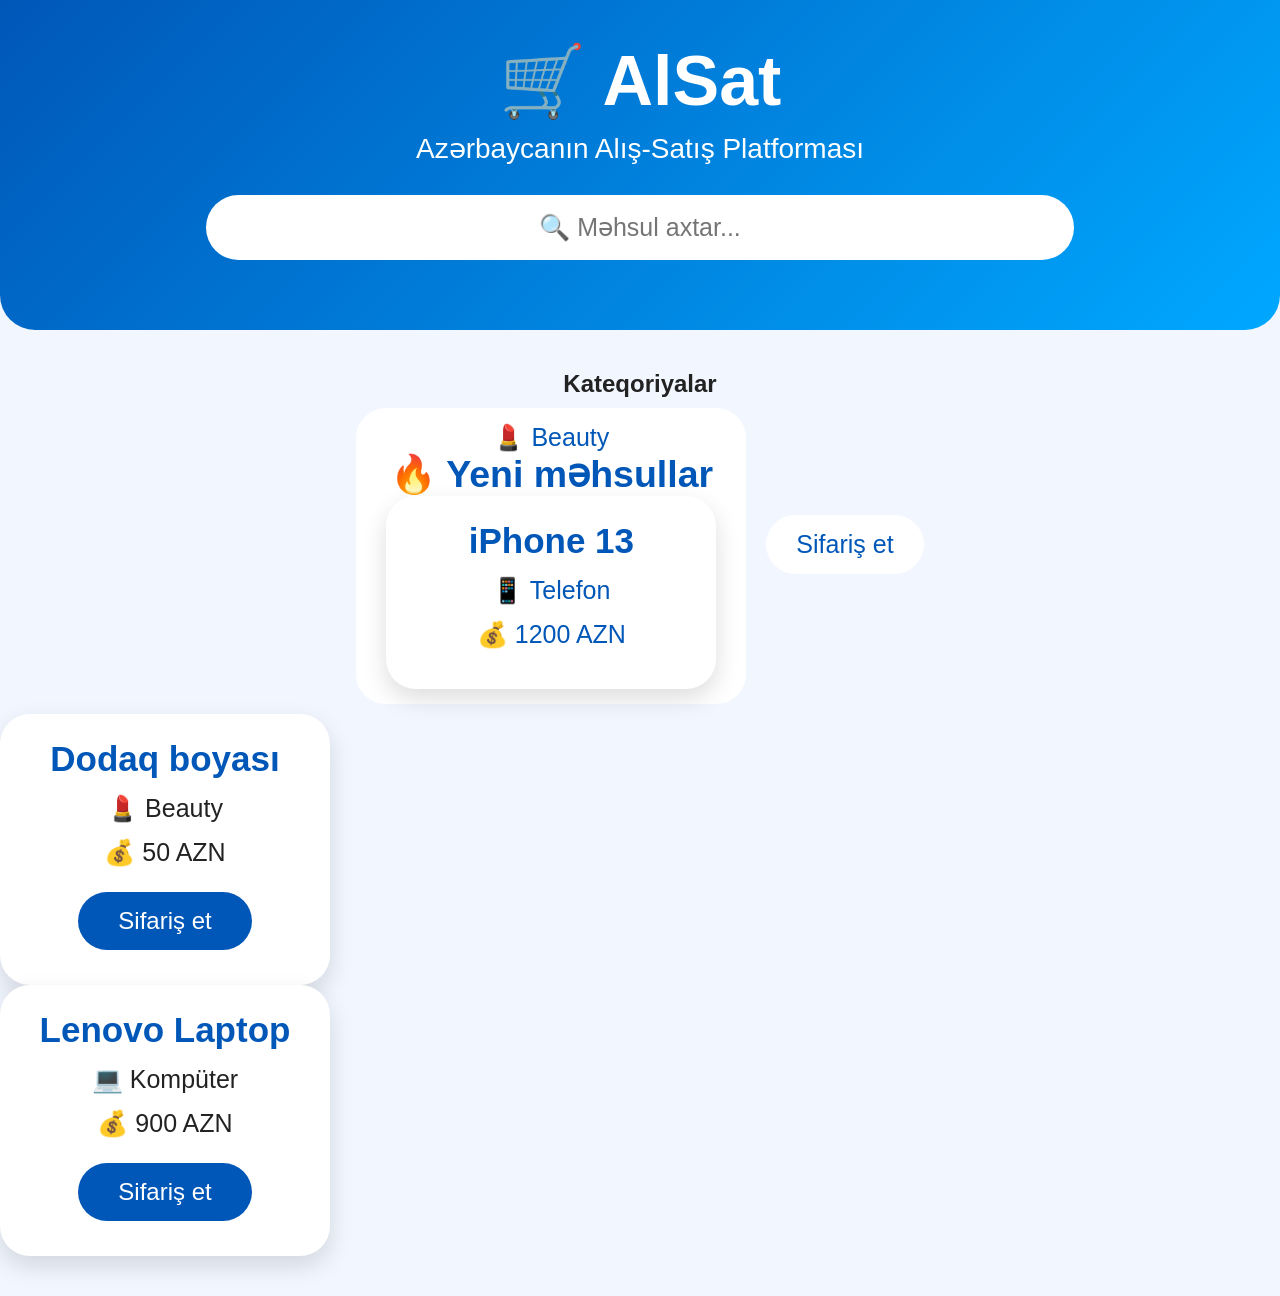
==== index.html @ 23a907dc "Update index.html" ====
<!DOCTYPE html>
<html>
<head>
    <title>AlSat</title>
    <link rel="stylesheet" href="style.css">
</head>

<body>

<header>
    <div class="logo">🛒 AlSat</div>
    <div class="subtitle">Azərbaycanın Alış-Satış Platforması</div>

    <div class="search-box">
        <input type="text" placeholder="🔍 Məhsul axtar...">
    </div>
</header>


<section class="categories">

<h2>Kateqoriyalar</h2>

<button onclick="filterProducts('Beauty')">💄 Beauty</

</section>


<h2>🔥 Yeni məhsullar</h2>

<section class="products">


<div class="card" data-category="Telefon">
<h3>iPhone 13</h3>
<p>📱 Telefon</p>
<p>💰 1200 AZN</p>
<button>Sifariş et</button>
</div>


<div class="card" data-category="Beauty">
<h3>Dodaq boyası</h3>
<p>💄 Beauty</p>
<p>💰 50 AZN</p>
<button>Sifariş et</button>
</div>


<div class="card" data-category="Kompüter">
<h3>Lenovo Laptop</h3>
<p>💻 Kompüter</p>
<p>💰 900 AZN</p>
<button>Sifariş et</button>
</div>


</section>


<script src="script.js"></script>
</body>
</html>
---- style.css ----
* {
    margin: 0;
    padding: 0;
    box-sizing: border-box;
}

body {
    font-family: "Segoe UI", Arial, sans-serif;
    background: #f2f7ff;
    text-align: center;
    color: #222;
}

header {
    background: linear-gradient(135deg, #0057b8, #00a8ff);
    color: white;
    padding: 40px 20px;
    border-radius: 0 0 35px 35px;
}

.logo {
    font-size: 70px;
    font-weight: 900;
}

.subtitle {
    font-size: 28px;
    margin-top: 10px;
}

.search-box {
    margin: 30px auto;
}

.search-box input {
    width: 70%;
    padding: 18px;
    font-size: 25px;
    border-radius: 40px;
    border: none;
    text-align: center;
}

.categories {
    margin: 40px auto;
}

.categories button {
    background: white;
    color: #0057b8;
    font-size: 25px;
    padding: 15px 30px;
    margin: 10px;
    border-radius: 30px;
    border: none;
    cursor: pointer;
}

.products {
    display: flex;
    justify-content: center;
    flex-wrap: wrap;
    gap: 30px;
}

.card {
    background: white;
    width: 330px;
    padding: 25px;
    border-radius: 30px;
    box-shadow: 0 10px 25px #0002;
}

.card h3 {
    font-size: 35px;
    color: #0057b8;
}

.card p {
    font-size: 25px;
    margin: 15px;
}

.card button {
    background: #0057b8;
    color: white;
    padding: 15px 40px;
    font-size: 24px;
    border-radius: 30px;
    border: none;
}
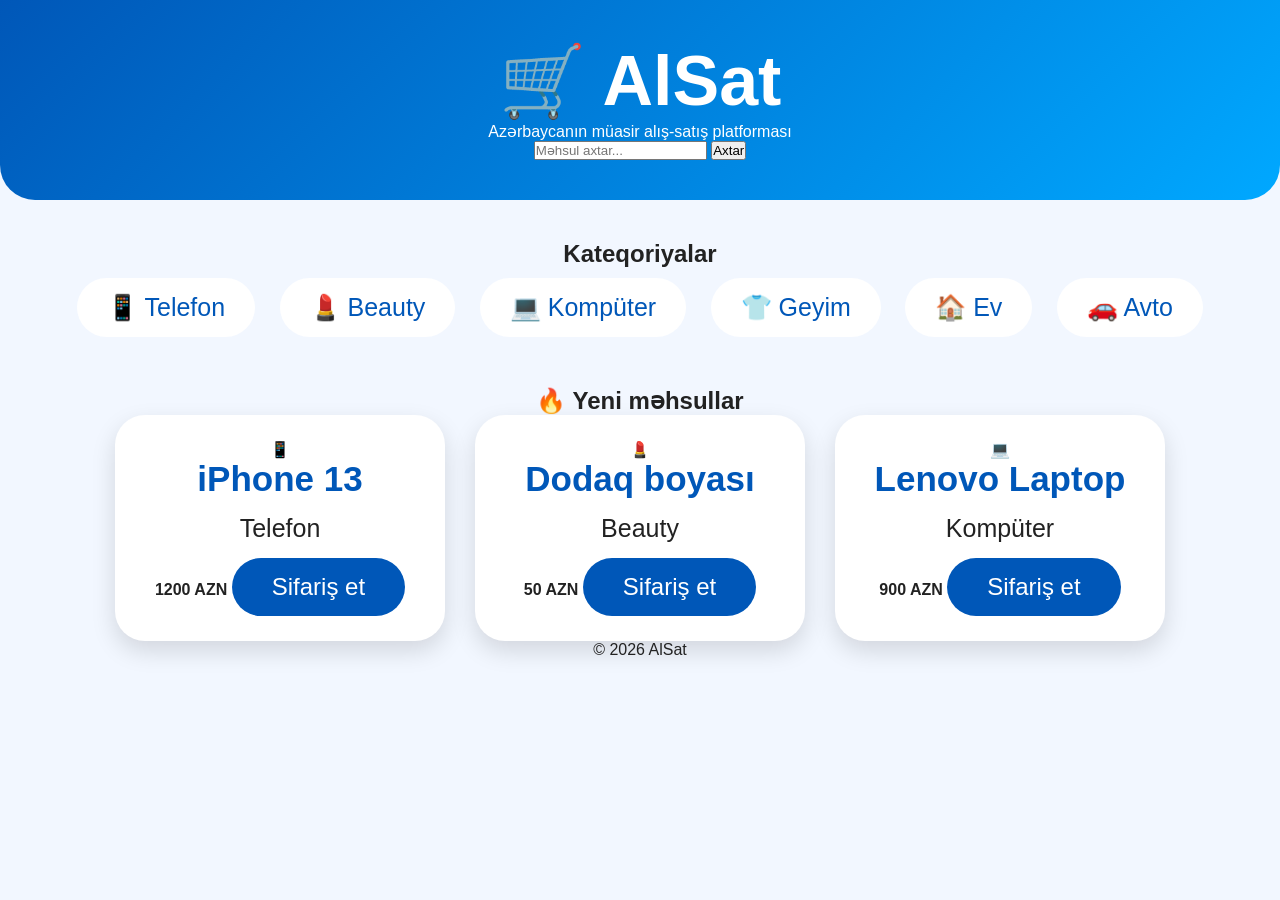
==== commit 1586a328: "Update index.html" ====
--- a/index.html
+++ b/index.html
@@ -9,10 +9,11 @@
 
 <header>
     <div class="logo">🛒 AlSat</div>
-    <div class="subtitle">Azərbaycanın Alış-Satış Platforması</div>
+    <p>Azərbaycanın müasir alış-satış platforması</p>
 
-    <div class="search-box">
-        <input type="text" placeholder="🔍 Məhsul axtar...">
+    <div class="search">
+        <input type="text" placeholder="Məhsul axtar...">
+        <button>Axtar</button>
     </div>
 </header>
 
@@ -21,44 +22,64 @@
 
 <h2>Kateqoriyalar</h2>
 
-<button onclick="filterProducts('Beauty')">💄 Beauty</
+<div class="category-box">
+    <button>📱 Telefon</button>
+    <button>💄 Beauty</button>
+    <button>💻 Kompüter</button>
+    <button>👕 Geyim</button>
+    <button>🏠 Ev</button>
+    <button>🚗 Avto</button>
+</div>
 
 </section>
 
 
-<h2>🔥 Yeni məhsullar</h2>
+<section>
 
-<section class="products">
+<h2 class="title">🔥 Yeni məhsullar</h2>
+
+<div class="products">
 
 
-<div class="card" data-category="Telefon">
-<h3>iPhone 13</h3>
-<p>📱 Telefon</p>
-<p>💰 1200 AZN</p>
-<button>Sifariş et</button>
+<div class="card">
+    <div class="image">📱</div>
+    <h3>iPhone 13</h3>
+    <p>Telefon</p>
+    <strong>1200 AZN</strong>
+    <button>Sifariş et</button>
 </div>
 
 
-<div class="card" data-category="Beauty">
-<h3>Dodaq boyası</h3>
-<p>💄 Beauty</p>
-<p>💰 50 AZN</p>
-<button>Sifariş et</button>
+<div class="card">
+    <div class="image">💄</div>
+    <h3>Dodaq boyası</h3>
+    <p>Beauty</p>
+    <strong>50 AZN</strong>
+    <button>Sifariş et</button>
 </div>
 
 
-<div class="card" data-category="Kompüter">
-<h3>Lenovo Laptop</h3>
-<p>💻 Kompüter</p>
-<p>💰 900 AZN</p>
-<button>Sifariş et</button>
+<div class="card">
+    <div class="image">💻</div>
+    <h3>Lenovo Laptop</h3>
+    <p>Kompüter</p>
+    <strong>900 AZN</strong>
+    <button>Sifariş et</button>
 </div>
 
+
+</div>
 
 </section>
 
 
+<footer>
+<p>© 2026 AlSat</p>
+</footer>
+
+
 <script src="script.js"></script>
+
 </body>
 </html>
 
--- a/style.css
+++ b/style.css
@@ -89,4 +89,6 @@
     border-radius: 30px;
     border: none;
 }
-
+.products {
+    display: flex;
+    justify
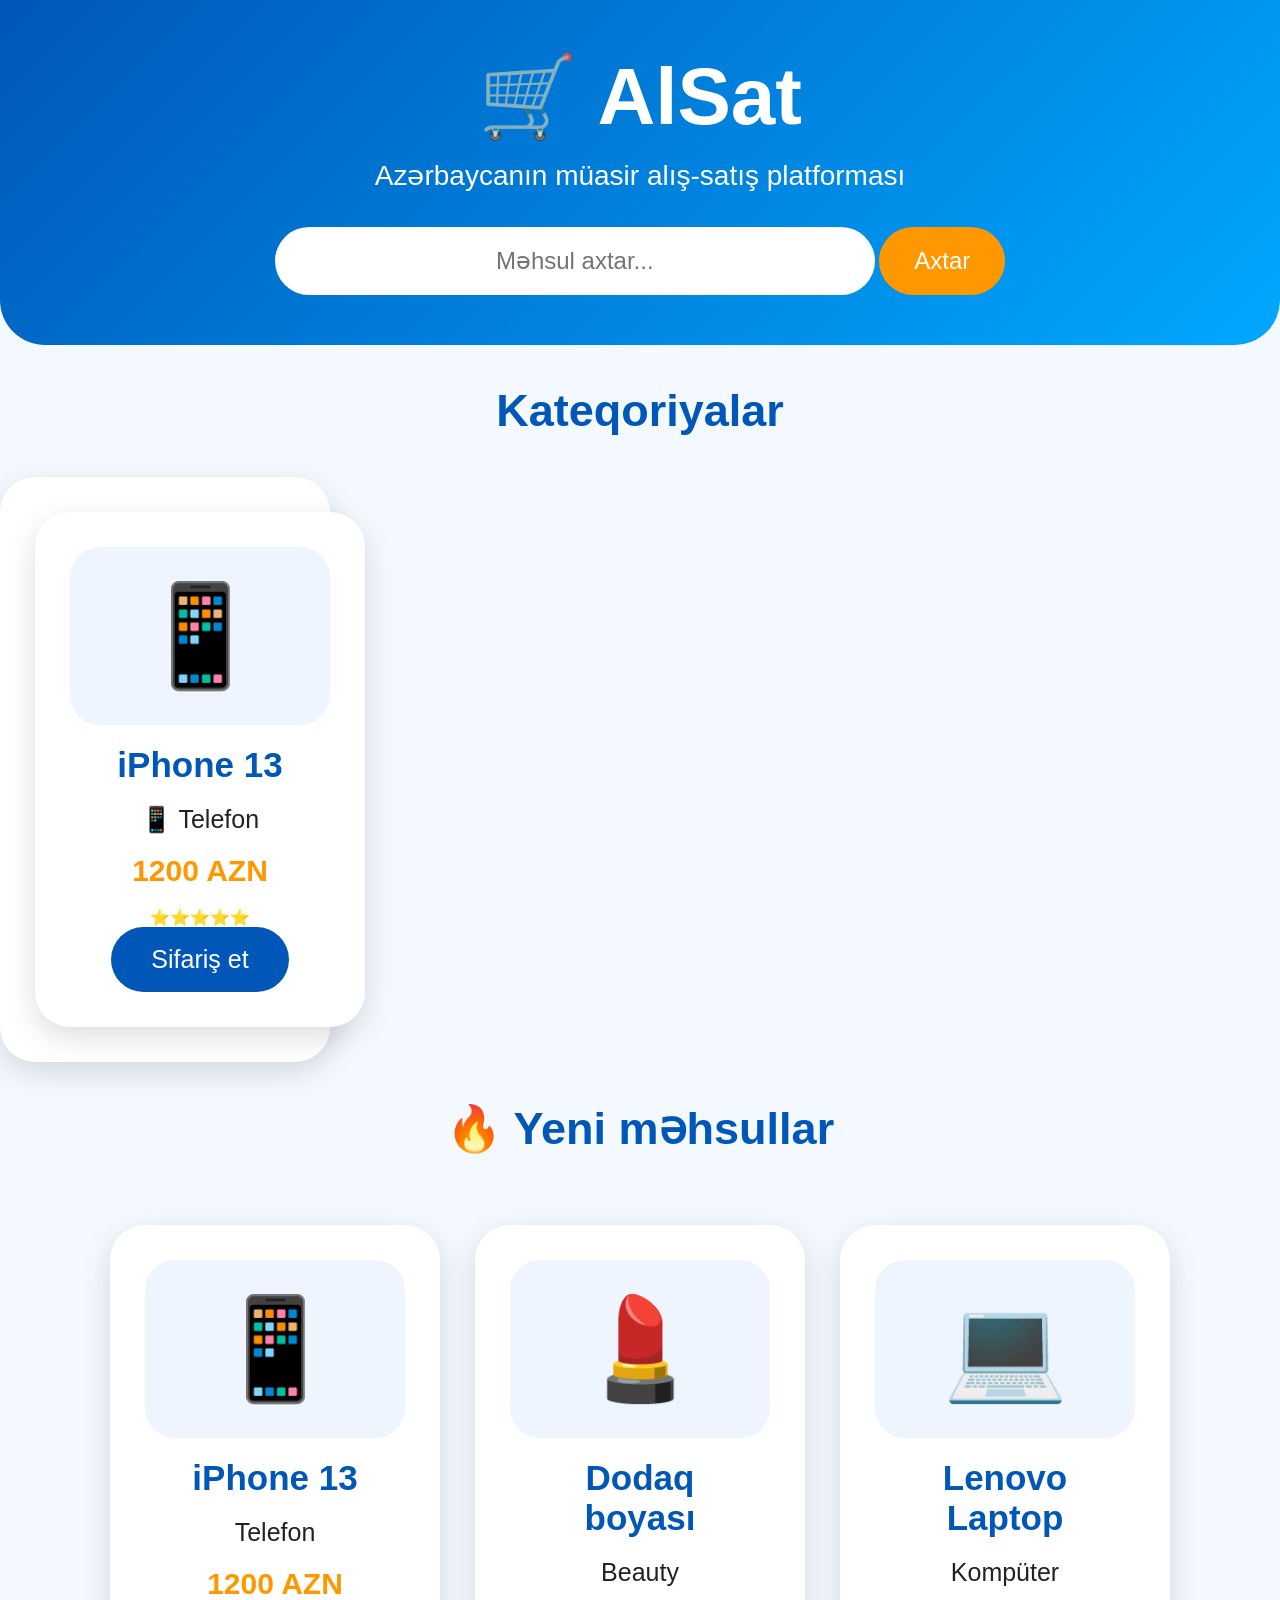
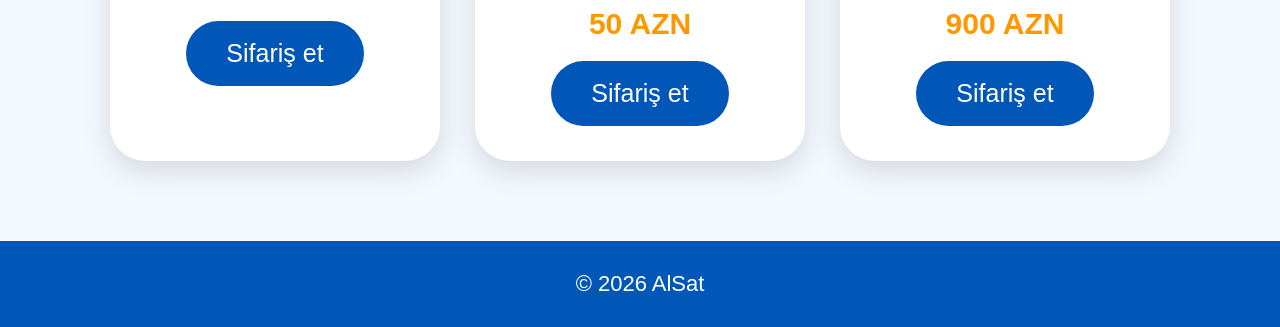
==== commit 59b7cef3: "Update index.html" ====
--- a/index.html
+++ b/index.html
@@ -22,13 +22,24 @@
 
 <h2>Kateqoriyalar</h2>
 
-<div class="category-box">
-    <button>📱 Telefon</button>
-    <button>💄 Beauty</button>
-    <button>💻 Kompüter</button>
-    <button>👕 Geyim</button>
-    <button>🏠 Ev</button>
-    <button>🚗 Avto</button>
+<div class="card">
+    <div class="card">
+    <div class="image">
+        📱
+    </div>
+
+    <h3>iPhone 13</h3>
+
+    <p>📱 Telefon</p>
+
+    <strong>1200 AZN</strong>
+
+    <div class="rating">
+        ⭐⭐⭐⭐⭐
+    </div>
+
+    <button>Sifariş et</button>
+</div>
 </div>
 
 </section>
--- a/style.css
+++ b/style.css
@@ -1,94 +1,161 @@
-* {
-    margin: 0;
-    padding: 0;
-    box-sizing: border-box;
+*{
+    margin:0;
+    padding:0;
+    box-sizing:border-box;
 }
 
-body {
-    font-family: "Segoe UI", Arial, sans-serif;
-    background: #f2f7ff;
-    text-align: center;
-    color: #222;
+body{
+    font-family:"Segoe UI", Arial, sans-serif;
+    background:#f4f8ff;
+    color:#222;
+    text-align:center;
 }
 
-header {
-    background: linear-gradient(135deg, #0057b8, #00a8ff);
-    color: white;
-    padding: 40px 20px;
-    border-radius: 0 0 35px 35px;
+
+header{
+    background:linear-gradient(135deg,#0057b8,#00a8ff);
+    color:white;
+    padding:50px 20px;
+    border-radius:0 0 45px 45px;
 }
 
-.logo {
-    font-size: 70px;
-    font-weight: 900;
+
+.logo{
+    font-size:80px;
+    font-weight:900;
 }
 
-.subtitle {
-    font-size: 28px;
-    margin-top: 10px;
+
+header p{
+    font-size:28px;
+    margin:15px;
 }
 
-.search-box {
-    margin: 30px auto;
+
+.search{
+    margin-top:35px;
 }
 
-.search-box input {
-    width: 70%;
-    padding: 18px;
-    font-size: 25px;
-    border-radius: 40px;
-    border: none;
-    text-align: center;
+
+.search input{
+    width:60%;
+    max-width:600px;
+    padding:20px;
+    border-radius:40px;
+    border:none;
+    font-size:24px;
+    text-align:center;
 }
 
-.categories {
-    margin: 40px auto;
+
+.search button{
+    padding:20px 35px;
+    border-radius:40px;
+    border:none;
+    background:#ff9800;
+    color:white;
+    font-size:24px;
+    cursor:pointer;
 }
 
-.categories button {
-    background: white;
-    color: #0057b8;
-    font-size: 25px;
-    padding: 15px 30px;
-    margin: 10px;
-    border-radius: 30px;
-    border: none;
-    cursor: pointer;
+
+
+h2{
+    font-size:45px;
+    margin:40px;
+    color:#0057b8;
 }
 
-.products {
-    display: flex;
-    justify-content: center;
-    flex-wrap: wrap;
-    gap: 30px;
+
+
+.category-box{
+    display:flex;
+    justify-content:center;
+    flex-wrap:wrap;
+    gap:20px;
 }
 
-.card {
-    background: white;
-    width: 330px;
-    padding: 25px;
-    border-radius: 30px;
-    box-shadow: 0 10px 25px #0002;
+
+.category-box button{
+    background:white;
+    border:none;
+    padding:20px 35px;
+    border-radius:35px;
+    font-size:25px;
+    color:#0057b8;
+    box-shadow:0 8px 20px #0002;
+    cursor:pointer;
 }
 
-.card h3 {
-    font-size: 35px;
-    color: #0057b8;
+
+
+.products{
+    display:flex;
+    justify-content:center;
+    flex-wrap:wrap;
+    gap:35px;
+    padding:30px;
 }
 
-.card p {
-    font-size: 25px;
-    margin: 15px;
+
+
+.card{
+    background:white;
+    width:330px;
+    padding:35px;
+    border-radius:35px;
+    box-shadow:0 10px 30px #0002;
+    transition:.3s;
 }
 
-.card button {
-    background: #0057b8;
-    color: white;
-    padding: 15px 40px;
-    font-size: 24px;
-    border-radius: 30px;
-    border: none;
+
+.card:hover{
+    transform:translateY(-10px);
 }
-.products {
-    display: flex;
-    justify
+
+
+.image{
+    font-size:100px;
+    background:#eef5ff;
+    border-radius:30px;
+    padding:30px;
+}
+
+
+.card h3{
+    font-size:35px;
+    color:#0057b8;
+    margin:20px;
+}
+
+
+.card p{
+    font-size:25px;
+}
+
+
+.card strong{
+    display:block;
+    font-size:30px;
+    margin:20px;
+    color:#ff9800;
+}
+
+
+.card button{
+    background:#0057b8;
+    color:white;
+    border:none;
+    padding:18px 40px;
+    border-radius:35px;
+    font-size:25px;
+}
+
+
+footer{
+    margin-top:50px;
+    padding:30px;
+    background:#0057b8;
+    color:white;
+    font-size:22px;
+}
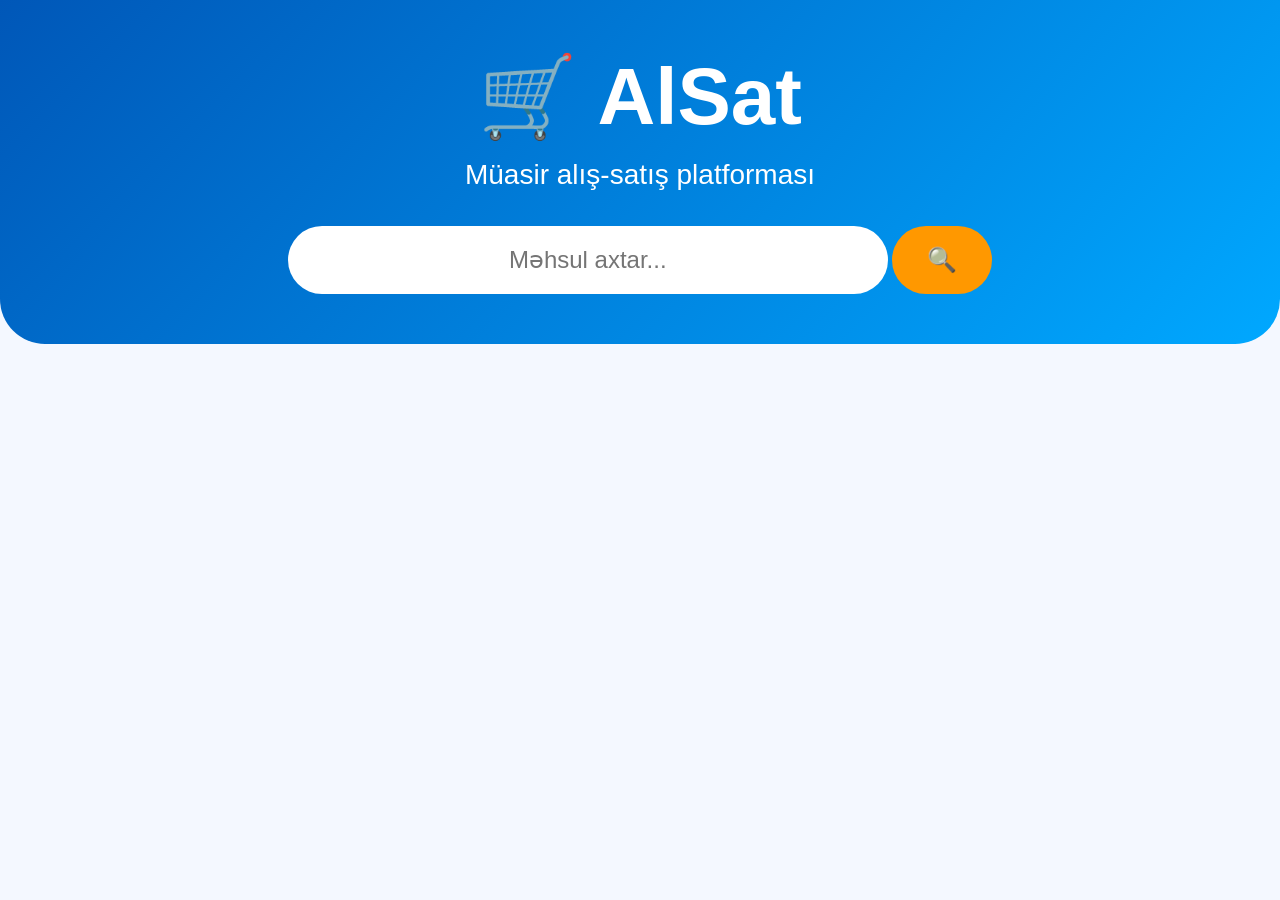
==== commit 1af64ba1: "Update index.html" ====
--- a/index.html
+++ b/index.html
@@ -1,96 +1,23 @@
 <!DOCTYPE html>
 <html>
 <head>
-    <title>AlSat</title>
+    <title>AlSat - Alış Satış Platforması</title>
     <link rel="stylesheet" href="style.css">
 </head>
 
 <body>
 
-<header>
-    <div class="logo">🛒 AlSat</div>
-    <p>Azərbaycanın müasir alış-satış platforması</p>
+<header class="hero">
+
+    <div class="logo">
+        🛒 AlSat
+    </div>
+
+    <p>
+        Müasir alış-satış platforması
+    </p>
 
     <div class="search">
         <input type="text" placeholder="Məhsul axtar...">
-        <button>Axtar</button>
+        <button>🔍</button>
     </div>
-</header>
-
-
-<section class="categories">
-
-<h2>Kateqoriyalar</h2>
-
-<div class="card">
-    <div class="card">
-    <div class="image">
-        📱
-    </div>
-
-    <h3>iPhone 13</h3>
-
-    <p>📱 Telefon</p>
-
-    <strong>1200 AZN</strong>
-
-    <div class="rating">
-        ⭐⭐⭐⭐⭐
-    </div>
-
-    <button>Sifariş et</button>
-</div>
-</div>
-
-</section>
-
-
-<section>
-
-<h2 class="title">🔥 Yeni məhsullar</h2>
-
-<div class="products">
-
-
-<div class="card">
-    <div class="image">📱</div>
-    <h3>iPhone 13</h3>
-    <p>Telefon</p>
-    <strong>1200 AZN</strong>
-    <button>Sifariş et</button>
-</div>
-
-
-<div class="card">
-    <div class="image">💄</div>
-    <h3>Dodaq boyası</h3>
-    <p>Beauty</p>
-    <strong>50 AZN</strong>
-    <button>Sifariş et</button>
-</div>
-
-
-<div class="card">
-    <div class="image">💻</div>
-    <h3>Lenovo Laptop</h3>
-    <p>Kompüter</p>
-    <strong>900 AZN</strong>
-    <button>Sifariş et</button>
-</div>
-
-
-</div>
-
-</section>
-
-
-<footer>
-<p>© 2026 AlSat</p>
-</footer>
-
-
-<script src="script.js"></script>
-
-</body>
-</html>
-
--- a/style.css
+++ b/style.css
@@ -159,3 +159,31 @@
     color:white;
     font-size:22px;
 }
+.badge{
+    background:#ff9800;
+    color:white;
+    display:inline-block;
+    padding:8px 20px;
+    border-radius:20px;
+    font-size:20px;
+    font-weight:bold;
+    margin-bottom:15px;
+}
+
+
+.rating{
+    font-size:25px;
+    margin:15px;
+}
+
+
+.card button{
+    transition:.3s;
+}
+
+
+.card button:hover{
+    background:#ff9800;
+    transform:scale(1.08);
+}
+
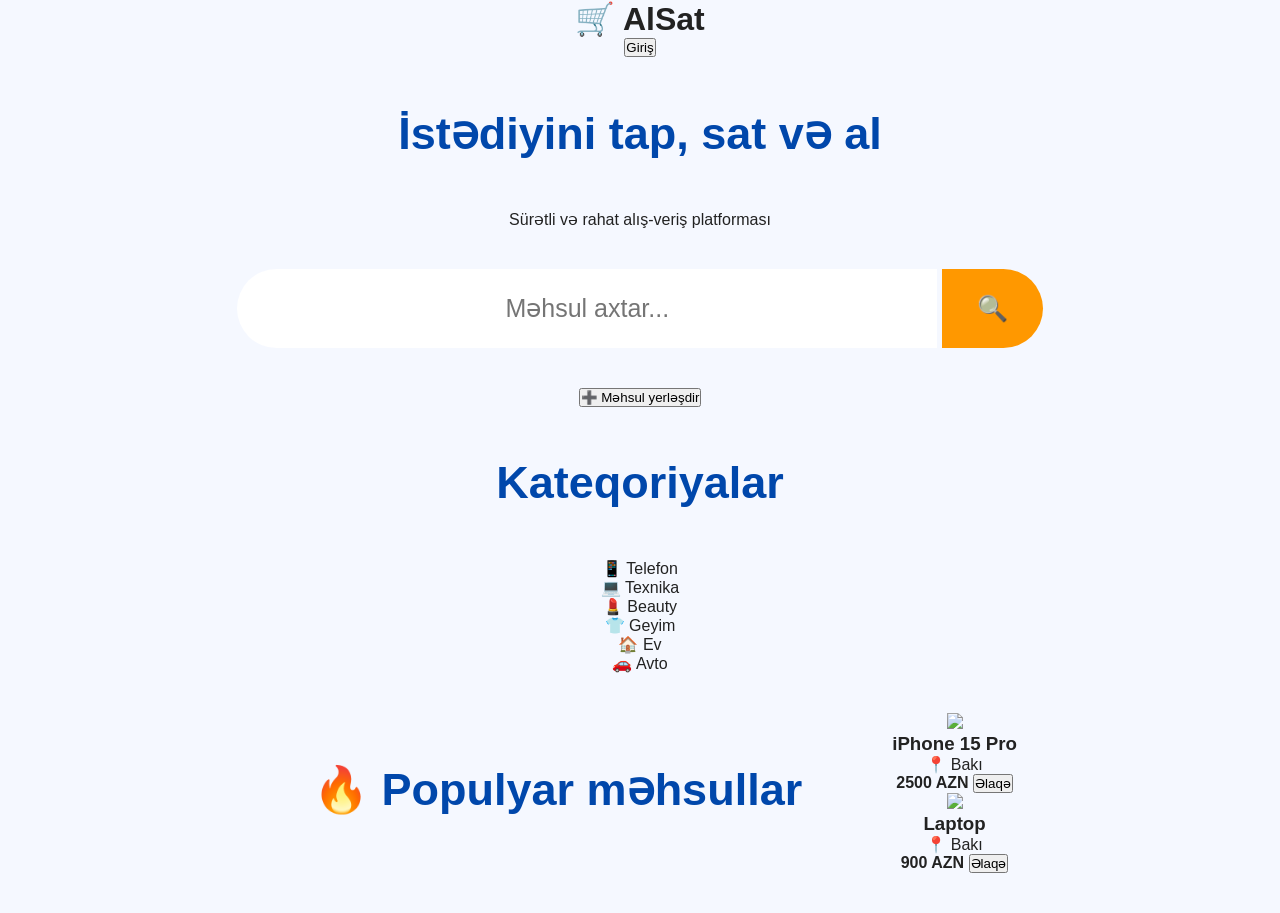
==== commit 759cf33d: "Update index.html" ====
--- a/index.html
+++ b/index.html
@@ -1,23 +1,158 @@
 <!DOCTYPE html>
-<html>
+<html lang="az">
+
 <head>
-    <title>AlSat - Alış Satış Platforması</title>
-    <link rel="stylesheet" href="style.css">
+<meta charset="UTF-8">
+<meta name="viewport" content="width=device-width, initial-scale=1.0">
+
+<title>AlSat - Online Market</title>
+
+<link rel="stylesheet" href="style.css">
+
 </head>
+
 
 <body>
 
-<header class="hero">
 
-    <div class="logo">
-        🛒 AlSat
-    </div>
+<header>
 
-    <p>
-        Müasir alış-satış platforması
-    </p>
+<div class="top">
 
-    <div class="search">
-        <input type="text" placeholder="Məhsul axtar...">
-        <button>🔍</button>
-    </div>
+<h1>🛒 AlSat</h1>
+
+<button>
+Giriş
+</button>
+
+</div>
+
+
+<div class="banner">
+
+<h2>
+İstədiyini tap, sat və al
+</h2>
+
+<p>
+Sürətli və rahat alış-veriş platforması
+</p>
+
+
+<div class="search">
+
+<input placeholder="Məhsul axtar...">
+
+<button>
+🔍
+</button>
+
+</div>
+
+
+<button class="sell">
+➕ Məhsul yerləşdir
+</button>
+
+
+</div>
+
+</header>
+
+
+
+
+<section class="categories">
+
+<h2>
+Kateqoriyalar
+</h2>
+
+
+<div class="cats">
+
+<div>📱 Telefon</div>
+<div>💻 Texnika</div>
+<div>💄 Beauty</div>
+<div>👕 Geyim</div>
+<div>🏠 Ev</div>
+<div>🚗 Avto</div>
+
+
+</div>
+
+</section>
+
+
+
+
+<section class="products">
+
+
+<h2>
+🔥 Populyar məhsullar
+</h2>
+
+
+
+<div class="cards">
+
+
+<div class="card">
+
+<img src="https://via.placeholder.com/300">
+
+<h3>
+iPhone 15 Pro
+</h3>
+
+<p>
+📍 Bakı
+</p>
+
+<strong>
+2500 AZN
+</strong>
+
+<button>
+Əlaqə
+</button>
+
+</div>
+
+
+
+<div class="card">
+
+<img src="https://via.placeholder.com/300">
+
+<h3>
+Laptop
+</h3>
+
+<p>
+📍 Bakı
+</p>
+
+<strong>
+900 AZN
+</strong>
+
+<button>
+Əlaqə
+</button>
+
+</div>
+
+
+
+</div>
+
+
+</section>
+
+
+
+</body>
+
+</html>
--- a/style.css
+++ b/style.css
@@ -6,184 +6,268 @@
 
 body{
     font-family:"Segoe UI", Arial, sans-serif;
-    background:#f4f8ff;
+    background:#f5f8ff;
     color:#222;
     text-align:center;
 }
 
 
-header{
-    background:linear-gradient(135deg,#0057b8,#00a8ff);
-    color:white;
-    padding:50px 20px;
-    border-radius:0 0 45px 45px;
+/* Üst hissə */
+
+.hero{
+
+    background:linear-gradient(135deg,#0047ab,#00b4ff);
+    color:white;
+    padding:70px 20px;
+    border-radius:0 0 60px 60px;
+
 }
 
 
 .logo{
-    font-size:80px;
+
+    font-size:90px;
     font-weight:900;
-}
-
-
-header p{
-    font-size:28px;
-    margin:15px;
-}
+
+}
+
+
+.hero p{
+
+    font-size:30px;
+    margin:20px;
+
+}
+
 
 
 .search{
-    margin-top:35px;
+
+    margin:40px auto;
+
 }
 
 
 .search input{
-    width:60%;
-    max-width:600px;
-    padding:20px;
+
+    width:65%;
+    max-width:700px;
+    padding:25px;
+    border:none;
+    border-radius:40px 0 0 40px;
+    font-size:25px;
+    text-align:center;
+
+}
+
+
+.search button{
+
+    padding:25px 35px;
+    border:none;
+    border-radius:0 40px 40px 0;
+    background:#ff9800;
+    color:white;
+    font-size:25px;
+
+}
+
+
+
+.add-btn{
+
+    background:white;
+    color:#0047ab;
+    border:none;
+    padding:20px 40px;
     border-radius:40px;
-    border:none;
-    font-size:24px;
-    text-align:center;
-}
-
-
-.search button{
-    padding:20px 35px;
-    border-radius:40px;
-    border:none;
-    background:#ff9800;
-    color:white;
-    font-size:24px;
+    font-size:25px;
     cursor:pointer;
-}
+
+}
+
 
 
 
 h2{
+
     font-size:45px;
-    margin:40px;
-    color:#0057b8;
-}
-
-
-
-.category-box{
+    margin:50px;
+    color:#0047ab;
+
+}
+
+
+
+
+.category-list{
+
     display:flex;
     justify-content:center;
     flex-wrap:wrap;
-    gap:20px;
-}
-
-
-.category-box button{
-    background:white;
-    border:none;
-    padding:20px 35px;
-    border-radius:35px;
-    font-size:25px;
-    color:#0057b8;
-    box-shadow:0 8px 20px #0002;
+    gap:25px;
+
+}
+
+
+
+.category-list div{
+
+    background:white;
+    padding:30px 45px;
+    border-radius:30px;
+    font-size:28px;
+    box-shadow:0 10px 25px #0002;
     cursor:pointer;
-}
+
+}
+
 
 
 
 .products{
+
     display:flex;
     justify-content:center;
     flex-wrap:wrap;
-    gap:35px;
-    padding:30px;
-}
-
-
-
-.card{
-    background:white;
-    width:330px;
+    gap:40px;
+    padding:40px;
+
+}
+
+
+
+
+.product-card{
+
+    background:white;
+    width:350px;
     padding:35px;
-    border-radius:35px;
-    box-shadow:0 10px 30px #0002;
-    transition:.3s;
-}
-
-
-.card:hover{
-    transform:translateY(-10px);
-}
-
-
-.image{
-    font-size:100px;
+    border-radius:40px;
+    box-shadow:0 15px 35px #0002;
+
+}
+
+
+
+.product-image{
+
+    height:220px;
     background:#eef5ff;
     border-radius:30px;
+    display:flex;
+    align-items:center;
+    justify-content:center;
+    font-size:120px;
+
+}
+
+
+
+.product-card h3{
+
+    font-size:35px;
+    color:#0047ab;
+    margin:25px;
+
+}
+
+
+
+.product-card p{
+
+    font-size:25px;
+
+}
+
+
+
+.product-card strong{
+
+    display:block;
+    font-size:35px;
+    color:#ff9800;
+    margin:20px;
+
+}
+
+
+
+.product-card button{
+
+    background:#0047ab;
+    color:white;
+    border:none;
+    padding:18px 45px;
+    border-radius:35px;
+    font-size:23px;
+
+}
+
+
+
+footer{
+
+    background:#0047ab;
+    color:white;
     padding:30px;
-}
-
-
-.card h3{
-    font-size:35px;
-    color:#0057b8;
-    margin:20px;
-}
-
-
-.card p{
-    font-size:25px;
-}
-
-
-.card strong{
-    display:block;
-    font-size:30px;
-    margin:20px;
-    color:#ff9800;
-}
-
-
-.card button{
-    background:#0057b8;
-    color:white;
-    border:none;
-    padding:18px 40px;
+    margin-top:50px;
+
+}
+.form-box{
+
+    width:90%;
+    max-width:700px;
+    margin:50px auto;
+    background:white;
+    padding:45px;
+    border-radius:40px;
+    box-shadow:0 15px 35px #0002;
+
+}
+
+
+.form-box input,
+.form-box select,
+.form-box textarea{
+
+    width:100%;
+    padding:20px;
+    margin:15px 0;
+    border-radius:25px;
+    border:1px solid #ddd;
+    font-size:22px;
+    text-align:center;
+
+}
+
+
+.form-box textarea{
+
+    height:160px;
+    resize:none;
+
+}
+
+
+
+.form-box button{
+
+    width:100%;
+    padding:22px;
+    margin-top:20px;
+    border:none;
     border-radius:35px;
-    font-size:25px;
-}
-
-
-footer{
-    margin-top:50px;
-    padding:30px;
-    background:#0057b8;
-    color:white;
-    font-size:22px;
-}
-.badge{
+    background:#0047ab;
+    color:white;
+    font-size:25px;
+    cursor:pointer;
+
+}
+
+
+.form-box button:hover{
+
     background:#ff9800;
-    color:white;
-    display:inline-block;
-    padding:8px 20px;
-    border-radius:20px;
-    font-size:20px;
-    font-weight:bold;
-    margin-bottom:15px;
-}
-
-
-.rating{
-    font-size:25px;
-    margin:15px;
-}
-
-
-.card button{
-    transition:.3s;
-}
-
-
-.card button:hover{
-    background:#ff9800;
-    transform:scale(1.08);
-}
-
+
+}
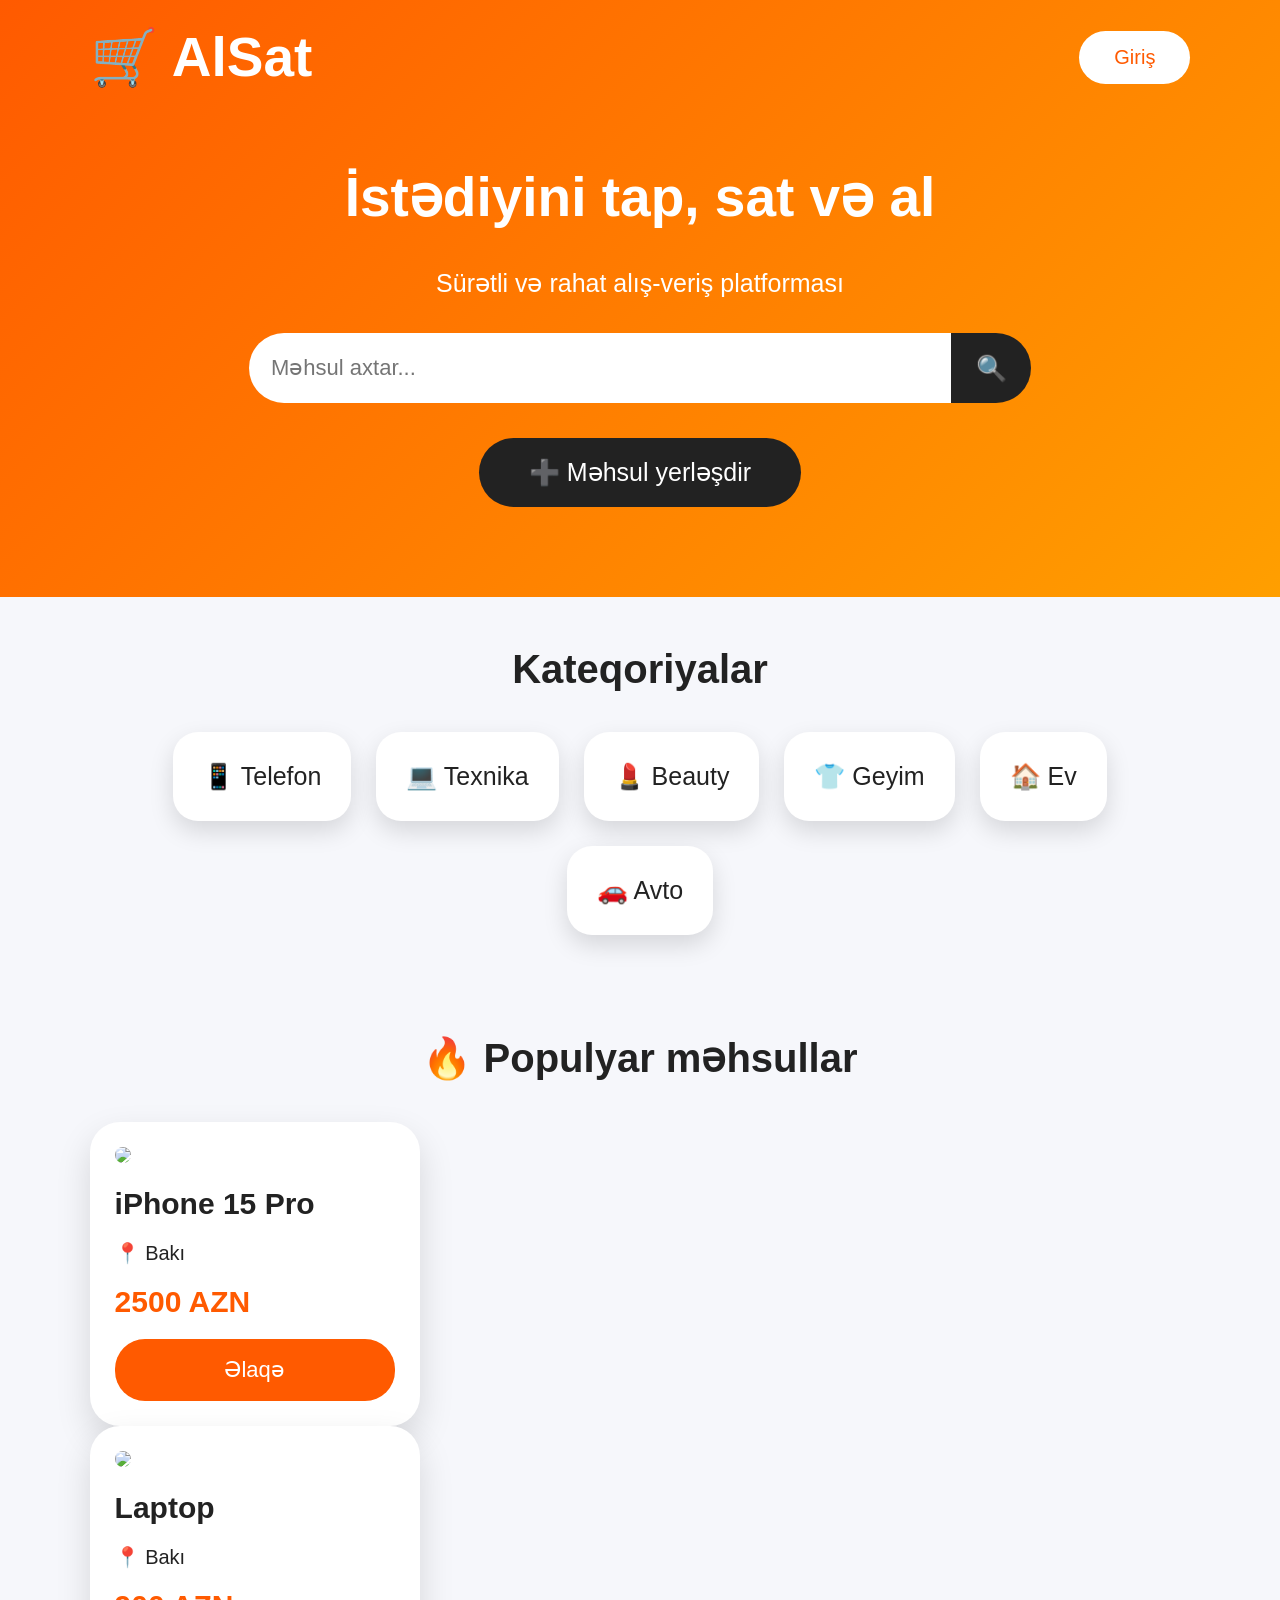
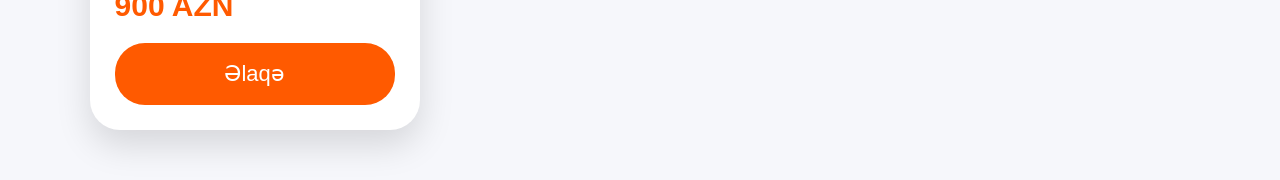
==== commit 425a287b: "Update index.html" ====
--- a/index.html
+++ b/index.html
@@ -95,7 +95,10 @@
 
 
 
-<div class="cards">
+<div class="cards" id="productList">
+
+</div>
+
 
 
 <div class="card">
@@ -152,6 +155,7 @@
 </section>
 
 
+<script src="script.js"></script>
 
 </body>
 
--- a/style.css
+++ b/style.css
@@ -2,39 +2,79 @@
     margin:0;
     padding:0;
     box-sizing:border-box;
-}
+    font-family:"Segoe UI",sans-serif;
+}
+
 
 body{
-    font-family:"Segoe UI", Arial, sans-serif;
-    background:#f5f8ff;
+    background:#f6f7fb;
     color:#222;
+}
+
+
+/* HEADER */
+
+header{
+
+    background:linear-gradient(135deg,#ff5a00,#ff9f00);
+    color:white;
+    padding-bottom:40px;
+
+}
+
+
+.top{
+
+    display:flex;
+    justify-content:space-between;
+    align-items:center;
+    padding:25px 7%;
+
+}
+
+
+.top h1{
+
+    font-size:55px;
+    font-weight:900;
+
+}
+
+
+.top button{
+
+    background:white;
+    color:#ff5a00;
+    border:none;
+    padding:15px 35px;
+    border-radius:30px;
+    font-size:20px;
+
+}
+
+
+
+/* BANNER */
+
+
+.banner{
+
     text-align:center;
-}
-
-
-/* Üst hissə */
-
-.hero{
-
-    background:linear-gradient(135deg,#0047ab,#00b4ff);
-    color:white;
-    padding:70px 20px;
-    border-radius:0 0 60px 60px;
-
-}
-
-
-.logo{
-
-    font-size:90px;
-    font-weight:900;
-
-}
-
-
-.hero p{
-
-    font-size:30px;
+    padding:50px 20px;
+
+}
+
+
+.banner h2{
+
+    font-size:55px;
+
+}
+
+
+.banner p{
+
+    font-size:25px;
     margin:20px;
 
 }
@@ -43,206 +83,243 @@
 
 .search{
 
-    margin:40px auto;
+    display:flex;
+    justify-content:center;
+    margin:35px;
 
 }
 
 
 .search input{
 
-    width:65%;
-    max-width:700px;
-    padding:25px;
+    width:60%;
+    padding:22px;
     border:none;
     border-radius:40px 0 0 40px;
+    font-size:22px;
+
+}
+
+
+.search button{
+
+    width:80px;
+    border:none;
+    background:#222;
+    color:white;
+    border-radius:0 40px 40px 0;
     font-size:25px;
-    text-align:center;
-
-}
-
-
-.search button{
-
-    padding:25px 35px;
-    border:none;
-    border-radius:0 40px 40px 0;
-    background:#ff9800;
-    color:white;
-    font-size:25px;
-
-}
-
-
-
-.add-btn{
-
-    background:white;
-    color:#0047ab;
-    border:none;
-    padding:20px 40px;
+
+}
+
+
+
+.sell{
+
+    background:#222;
+    color:white;
+    border:none;
+    padding:20px 50px;
     border-radius:40px;
     font-size:25px;
-    cursor:pointer;
-
-}
-
-
+
+}
+
+
+
+
+/* KATEQORIYA */
+
+
+.categories{
+
+    padding:50px 7%;
+
+}
 
 
 h2{
 
-    font-size:45px;
-    margin:50px;
-    color:#0047ab;
-
-}
-
-
-
-
-.category-list{
+    text-align:center;
+    font-size:40px;
+    margin-bottom:40px;
+
+}
+
+
+
+.cats{
+
+    display:flex;
+    gap:25px;
+    justify-content:center;
+    flex-wrap:wrap;
+
+}
+
+
+.cats div{
+
+    background:white;
+    padding:30px;
+    border-radius:25px;
+    font-size:25px;
+    box-shadow:0 10px 25px #0002;
+
+}
+
+
+
+/* PRODUCTS */
+
+
+.products{
+
+    padding:50px 7%;
+
+}
+
+
+.cards{
 
     display:flex;
     justify-content:center;
     flex-wrap:wrap;
-    gap:25px;
-
-}
-
-
-
-.category-list div{
+    gap:35px;
+
+}
+
+
+
+.card{
 
     background:white;
-    padding:30px 45px;
+    width:330px;
+    padding:25px;
     border-radius:30px;
-    font-size:28px;
-    box-shadow:0 10px 25px #0002;
-    cursor:pointer;
-
-}
-
-
-
-
-.products{
-
-    display:flex;
-    justify-content:center;
-    flex-wrap:wrap;
-    gap:40px;
+    box-shadow:0 15px 35px #0002;
+    transition:.3s;
+
+}
+
+
+.card:hover{
+
+    transform:translateY(-10px);
+
+}
+
+
+
+.card img{
+
+    width:100%;
+    border-radius:25px;
+
+}
+
+
+
+.card h3{
+
+    font-size:30px;
+    margin:20px 0;
+
+}
+
+
+
+.card p{
+
+    font-size:20px;
+
+}
+
+
+
+.card strong{
+
+    display:block;
+    color:#ff5a00;
+    font-size:30px;
+    margin:20px 0;
+
+}
+
+
+
+.card button{
+
+    width:100%;
+    padding:18px;
+    background:#ff5a00;
+    color:white;
+    border:none;
+    border-radius:30px;
+    font-size:22px;
+
+}
+
+
+
+/* TELEFON */
+
+@media(max-width:700px){
+
+.top h1{
+    font-size:40px;
+}
+
+
+.banner h2{
+    font-size:35px;
+}
+
+
+.search input{
+    width:75%;
+}
+
+
+}
+.form-area{
+
+    padding:60px 20px;
+    background:#f6f7fb;
+
+}
+
+
+.form{
+
+    max-width:650px;
+    margin:auto;
+    background:white;
     padding:40px;
-
-}
-
-
-
-
-.product-card{
-
-    background:white;
-    width:350px;
-    padding:35px;
-    border-radius:40px;
+    border-radius:35px;
     box-shadow:0 15px 35px #0002;
 
 }
 
 
 
-.product-image{
-
-    height:220px;
-    background:#eef5ff;
-    border-radius:30px;
-    display:flex;
-    align-items:center;
-    justify-content:center;
-    font-size:120px;
-
-}
-
-
-
-.product-card h3{
-
-    font-size:35px;
-    color:#0047ab;
-    margin:25px;
-
-}
-
-
-
-.product-card p{
-
-    font-size:25px;
-
-}
-
-
-
-.product-card strong{
-
-    display:block;
-    font-size:35px;
-    color:#ff9800;
-    margin:20px;
-
-}
-
-
-
-.product-card button{
-
-    background:#0047ab;
-    color:white;
-    border:none;
-    padding:18px 45px;
-    border-radius:35px;
-    font-size:23px;
-
-}
-
-
-
-footer{
-
-    background:#0047ab;
-    color:white;
-    padding:30px;
-    margin-top:50px;
-
-}
-.form-box{
-
-    width:90%;
-    max-width:700px;
-    margin:50px auto;
-    background:white;
-    padding:45px;
-    border-radius:40px;
-    box-shadow:0 15px 35px #0002;
-
-}
-
-
-.form-box input,
-.form-box select,
-.form-box textarea{
+.form input,
+.form select,
+.form textarea{
 
     width:100%;
     padding:20px;
     margin:15px 0;
+    border:1px solid #ddd;
     border-radius:25px;
-    border:1px solid #ddd;
-    font-size:22px;
-    text-align:center;
-
-}
-
-
-.form-box textarea{
+    font-size:20px;
+    outline:none;
+
+}
+
+
+
+.form textarea{
 
     height:160px;
     resize:none;
@@ -251,23 +328,28 @@
 
 
 
-.form-box button{
+.form input[type="file"]{
+
+    background:#fff4eb;
+    padding:15px;
+
+}
+
+
+
+.form .sell{
 
     width:100%;
-    padding:22px;
-    margin-top:20px;
-    border:none;
-    border-radius:35px;
-    background:#0047ab;
-    color:white;
-    font-size:25px;
+    background:#ff5a00;
+    color:white;
     cursor:pointer;
 
 }
 
 
-.form-box button:hover{
-
-    background:#ff9800;
-
-}
+
+.form .sell:hover{
+
+    background:#222;
+
+}
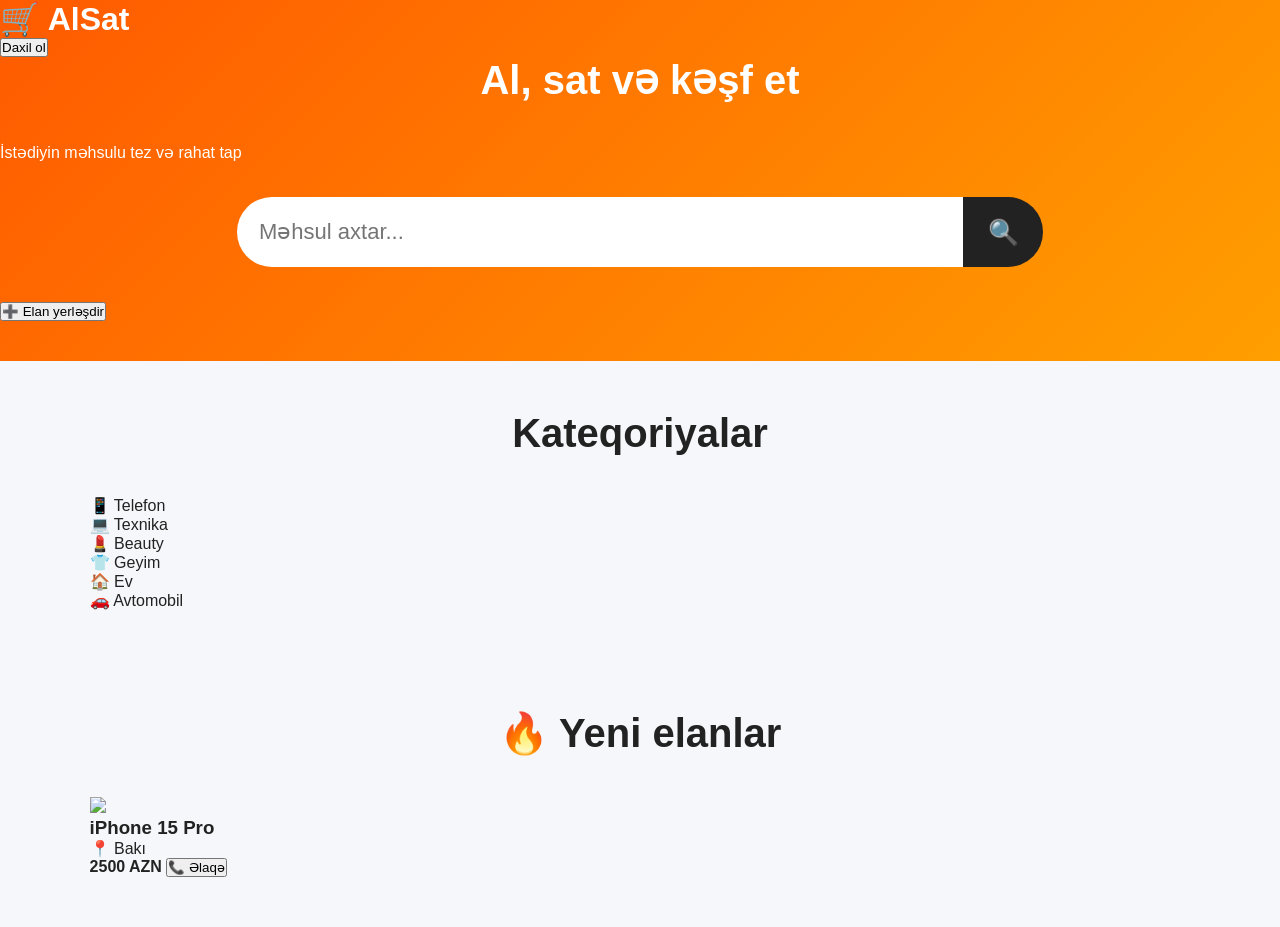
==== commit 883e4ec5: "Update index.html" ====
--- a/index.html
+++ b/index.html
@@ -2,10 +2,11 @@
 <html lang="az">
 
 <head>
+
 <meta charset="UTF-8">
 <meta name="viewport" content="width=device-width, initial-scale=1.0">
 
-<title>AlSat - Online Market</title>
+<title>AlSat - Elan Platforması</title>
 
 <link rel="stylesheet" href="style.css">
 
@@ -15,33 +16,35 @@
 <body>
 
 
-<header>
+<header class="hero">
 
-<div class="top">
+<div class="navbar">
 
 <h1>🛒 AlSat</h1>
 
 <button>
-Giriş
+Daxil ol
 </button>
 
 </div>
 
 
-<div class="banner">
+
+<div class="welcome">
 
 <h2>
-İstədiyini tap, sat və al
+Al, sat və kəşf et
 </h2>
 
 <p>
-Sürətli və rahat alış-veriş platforması
+İstədiyin məhsulu tez və rahat tap
 </p>
+
 
 
 <div class="search">
 
-<input placeholder="Məhsul axtar...">
+<input type="text" placeholder="Məhsul axtar...">
 
 <button>
 🔍
@@ -50,12 +53,20 @@
 </div>
 
 
-<button class="sell">
-➕ Məhsul yerləşdir
+
+<a href="elan.html">
+
+<button class="add">
+
+➕ Elan yerləşdir
+
 </button>
+
+</a>
 
 
 </div>
+
 
 </header>
 
@@ -64,24 +75,50 @@
 
 <section class="categories">
 
+
 <h2>
 Kateqoriyalar
 </h2>
 
 
-<div class="cats">
+<div class="category-list">
 
-<div>📱 Telefon</div>
-<div>💻 Texnika</div>
-<div>💄 Beauty</div>
-<div>👕 Geyim</div>
-<div>🏠 Ev</div>
-<div>🚗 Avto</div>
+
+<div>
+📱 Telefon
+</div>
+
+
+<div>
+💻 Texnika
+</div>
+
+
+<div>
+💄 Beauty
+</div>
+
+
+<div>
+👕 Geyim
+</div>
+
+
+<div>
+🏠 Ev
+</div>
+
+
+<div>
+🚗 Avtomobil
+</div>
 
 
 </div>
 
+
 </section>
+
 
 
 
@@ -90,72 +127,53 @@
 
 
 <h2>
-🔥 Populyar məhsullar
+🔥 Yeni elanlar
 </h2>
 
 
 
-<div class="cards" id="productList">
-
-</div>
+<div class="products-list">
 
 
 
-<div class="card">
+<div class="product-card">
+
 
 <img src="https://via.placeholder.com/300">
+
 
 <h3>
 iPhone 15 Pro
 </h3>
 
+
 <p>
 📍 Bakı
 </p>
+
 
 <strong>
 2500 AZN
 </strong>
 
+
 <button>
-Əlaqə
+📞 Əlaqə
 </button>
+
 
 </div>
 
-
-
-<div class="card">
-
-<img src="https://via.placeholder.com/300">
-
-<h3>
-Laptop
-</h3>
-
-<p>
-📍 Bakı
-</p>
-
-<strong>
-900 AZN
-</strong>
-
-<button>
-Əlaqə
-</button>
-
-</div>
 
 
 
 </div>
 
 
+
 </section>
 
 
-<script src="script.js"></script>
 
 </body>
 
